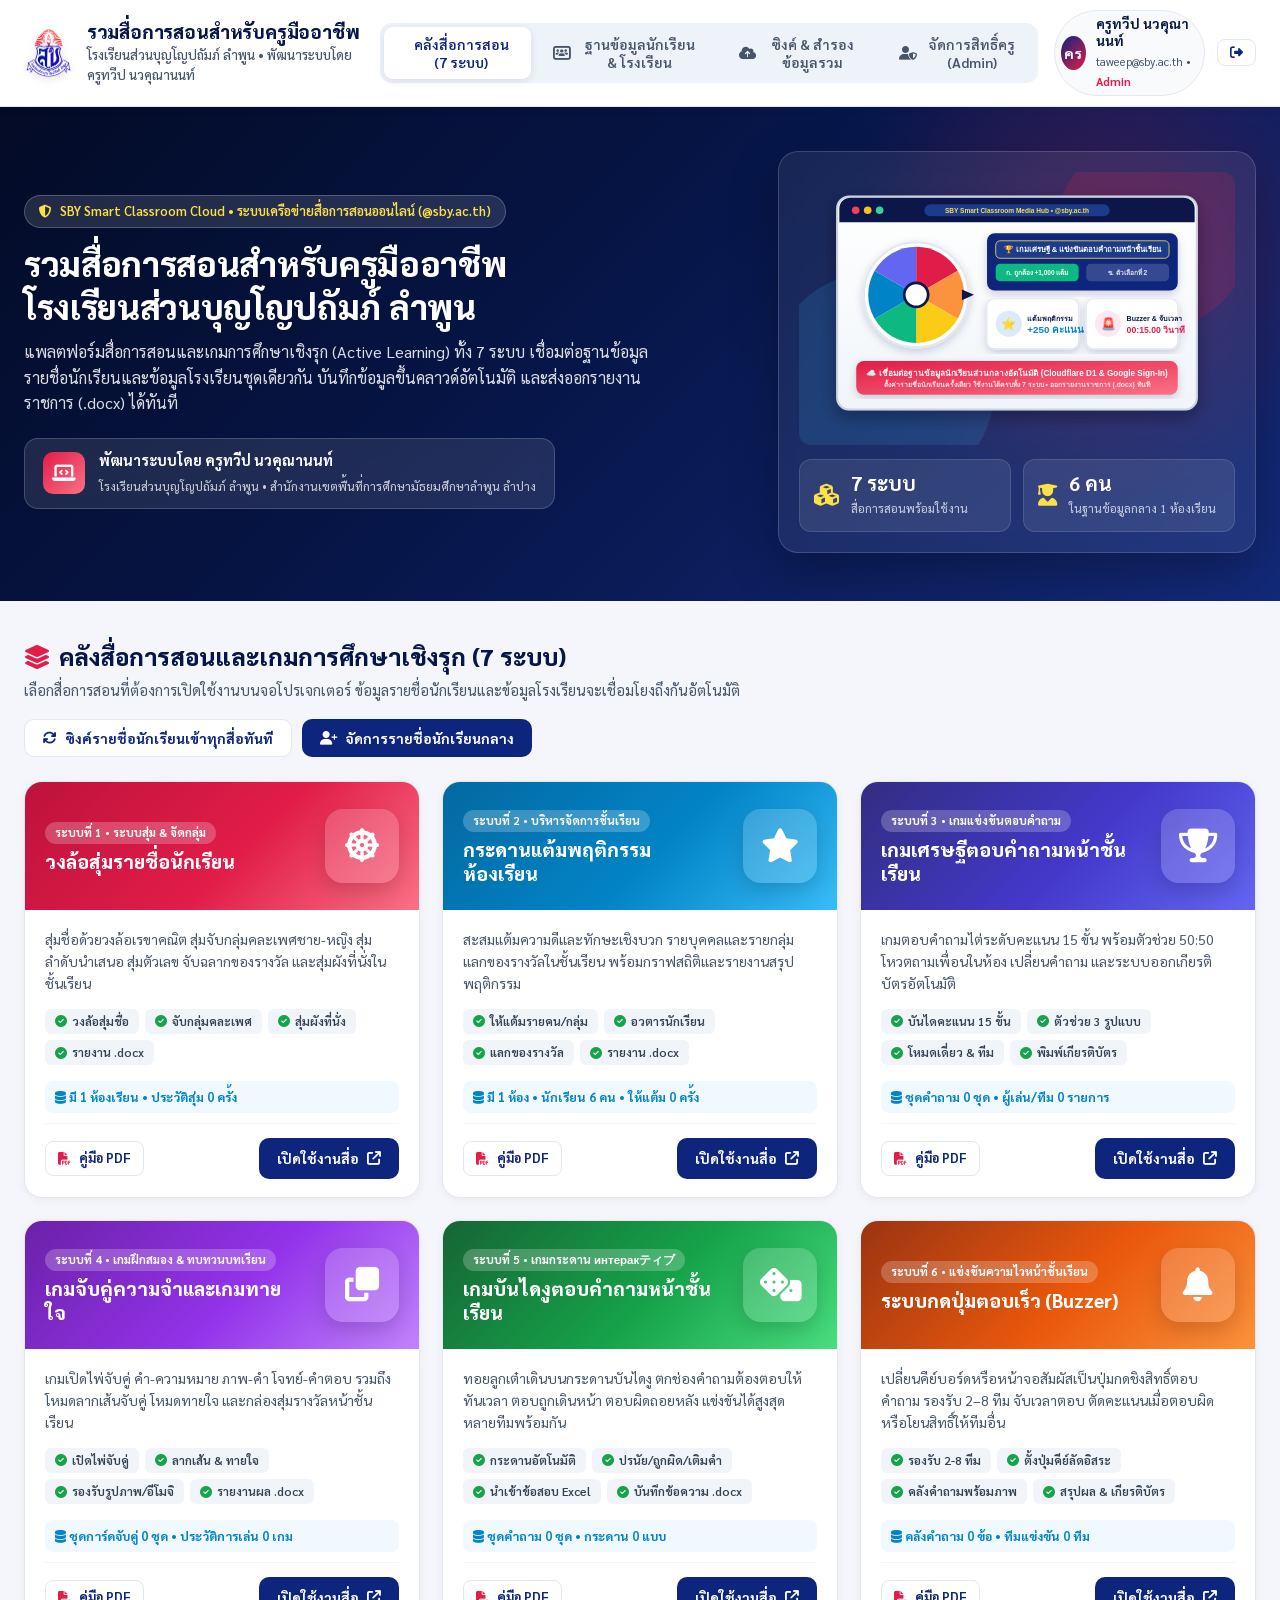
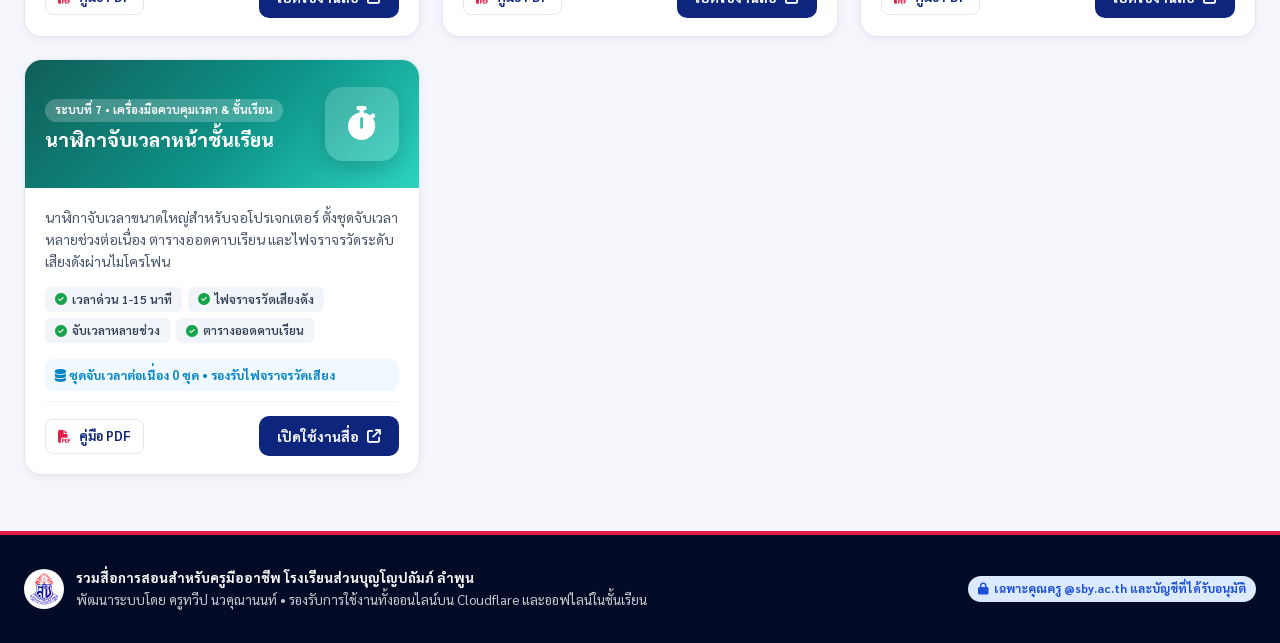
==== public/index.html @ 0a490e2b "Initial release: รวมสื่อการสอนสำหรับครูมืออาชีพ โรงเรียนส่วนบุญโญปถัมภ์ ลำพูน (7 ระบบ + Cloudflare P" ====
<!DOCTYPE html>
<html lang="th">
<head>
    <meta charset="UTF-8">
    <meta name="viewport" content="width=device-width, initial-scale=1.0">
    <meta name="theme-color" content="#07164a">
    <meta name="description" content="ศูนย์รวมสื่อการสอนสำหรับครูมืออาชีพ โรงเรียนส่วนบุญโญปถัมภ์ ลำพูน พัฒนาระบบโดย ครูทวีป นวคุณานนท์ เชื่อมต่อฐานข้อมูลนักเรียนออนไลน์และออกรายงานราชการอัตโนมัติ">
    <title>รวมสื่อการสอนสำหรับครูมืออาชีพ • โรงเรียนส่วนบุญโญปถัมภ์ ลำพูน</title>
    <link rel="icon" href="assets/img/school-logo.png">
    <link rel="stylesheet" href="assets/vendor/fontawesome/css/all.min.css">
    <link rel="stylesheet" href="assets/vendor/sweetalert2/sweetalert2.min.css">
    <link rel="stylesheet" href="portal/portal.css">
    <!-- Google Identity Services (สำหรับ Google Sign-In) -->
    <script src="https://accounts.google.com/gsi/client" async defer></script>
</head>
<body>

<!-- ==================== Top Navigation Header ==================== -->
<header class="sby-navbar">
    <div class="sby-container sby-nav-inner">
        <a href="#/apps" class="sby-brand" id="nav-brand-link">
            <img src="assets/img/school-logo.png" alt="ตราโรงเรียนส่วนบุญโญปถัมภ์ ลำพูน" class="sby-brand-logo">
            <div class="sby-brand-text">
                <h1>รวมสื่อการสอนสำหรับครูมืออาชีพ</h1>
                <p>โรงเรียนส่วนบุญโญปถัมภ์ ลำพูน • พัฒนาระบบโดย ครูทวีป นวคุณานนท์</p>
            </div>
        </a>

        <nav class="sby-nav-tabs" id="portal-nav-tabs" aria-label="เมนูหลัก">
            <button type="button" class="sby-tab-btn active" data-tab="apps" id="tab-btn-apps">
                <i class="fas fa-grid-2"></i><span>คลังสื่อการสอน (7 ระบบ)</span>
            </button>
            <button type="button" class="sby-tab-btn" data-tab="roster" id="tab-btn-roster">
                <i class="fas fa-users-rectangle"></i><span>ฐานข้อมูลนักเรียน &amp; โรงเรียน</span>
            </button>
            <button type="button" class="sby-tab-btn" data-tab="backup" id="tab-btn-backup">
                <i class="fas fa-cloud-arrow-up"></i><span>ซิงค์ &amp; สำรองข้อมูลรวม</span>
            </button>
            <button type="button" class="sby-tab-btn" data-tab="admin" id="tab-btn-admin">
                <i class="fas fa-user-shield"></i><span>จัดการสิทธิ์ครู (Admin)</span>
            </button>
        </nav>

        <div class="sby-user-box" id="nav-user-box"></div>
    </div>
</header>

<!-- ==================== Hero Section ==================== -->
<section class="sby-hero">
    <div class="sby-container sby-hero-grid">
        <div>
            <div class="sby-school-badge">
                <i class="fas fa-shield-halved"></i>
                <span>SBY Smart Classroom Cloud • ระบบเครือข่ายสื่อการสอนออนไลน์ (@sby.ac.th)</span>
            </div>
            <h2 class="sby-hero-title">รวมสื่อการสอนสำหรับครูมืออาชีพ<br>โรงเรียนส่วนบุญโญปถัมภ์ ลำพูน</h2>
            <p class="sby-hero-sub">
                แพลตฟอร์มสื่อการสอนและเกมการศึกษาเชิงรุก (Active Learning) ทั้ง 7 ระบบ เชื่อมต่อฐานข้อมูลรายชื่อนักเรียนและข้อมูลโรงเรียนชุดเดียวกัน บันทึกข้อมูลขึ้นคลาวด์อัตโนมัติ และส่งออกรายงานราชการ (.docx) ได้ทันที
            </p>
            <div class="sby-creator-card">
                <div class="sby-creator-icon"><i class="fas fa-laptop-code"></i></div>
                <div class="sby-creator-info">
                    <b>พัฒนาระบบโดย ครูทวีป นวคุณานนท์</b>
                    <span>โรงเรียนส่วนบุญโญปถัมภ์ ลำพูน • สำนักงานเขตพื้นที่การศึกษามัธยมศึกษาลำพูน ลำปาง</span>
                </div>
            </div>
        </div>

        <div class="sby-hero-visual">
            <img src="assets/img/hero-classroom.svg" alt="ระบบสื่อการสอนอัจฉริยะ โรงเรียนส่วนบุญโญปถัมภ์ ลำพูน" style="width:100%;height:auto;display:block;border-radius:12px;">
            <div class="sby-stats-grid">
                <div class="sby-stat-box">
                    <i class="fas fa-cubes"></i>
                    <div>
                        <b id="stat-total-apps">7 ระบบ</b>
                        <small>สื่อการสอนพร้อมใช้งาน</small>
                    </div>
                </div>
                <div class="sby-stat-box">
                    <i class="fas fa-user-graduate"></i>
                    <div>
                        <b id="stat-total-students">0 คน</b>
                        <small id="stat-total-classes">ในฐานข้อมูลกลาง 0 ห้อง</small>
                    </div>
                </div>
            </div>
        </div>
    </div>
</section>

<!-- ==================== Main Content Container ==================== -->
<main class="sby-section">
    <div class="sby-container" id="portal-main-view"></div>
</main>

<!-- ==================== Footer ==================== -->
<footer class="sby-footer">
    <div class="sby-container sby-footer-inner">
        <div style="display:flex;align-items:center;gap:12px;">
            <img src="assets/img/school-logo.png" alt="สบ." style="width:40px;height:40px;object-fit:contain;background:#fff;border-radius:50%;padding:3px;">
            <div>
                <b style="color:#fff;display:block;">รวมสื่อการสอนสำหรับครูมืออาชีพ โรงเรียนส่วนบุญโญปถัมภ์ ลำพูน</b>
                <span>พัฒนาระบบโดย ครูทวีป นวคุณานนท์ • รองรับการใช้งานทั้งออนไลน์บน Cloudflare และออฟไลน์ในชั้นเรียน</span>
            </div>
        </div>
        <div>
            <span class="sby-badge sby-badge-blue"><i class="fas fa-lock"></i> เฉพาะคุณครู @sby.ac.th และบัญชีที่ได้รับอนุมัติ</span>
        </div>
    </div>
</footer>

<script src="assets/vendor/sweetalert2/sweetalert2.min.js"></script>
<script src="assets/vendor/xlsx/xlsx.bundle.js"></script>
<script src="portal/portal.js"></script>
</body>
</html>
---- public/portal/portal.css ----
/* =====================================================================
   SBY Teacher Media Hub — Portal Design System
   รวมสื่อการสอนสำหรับครูมืออาชีพ โรงเรียนส่วนบุญโญปถัมภ์ ลำพูน
   พัฒนาระบบโดย ครูทวีป นวคุณานนท์
   ===================================================================== */

@font-face { font-family: 'Sarabun'; font-style: normal; font-weight: 300; font-display: swap; src: url('../assets/fonts/sarabun/Sarabun-Light.ttf') format('truetype'); }
@font-face { font-family: 'Sarabun'; font-style: normal; font-weight: 400; font-display: swap; src: url('../assets/fonts/sarabun/Sarabun-Regular.ttf') format('truetype'); }
@font-face { font-family: 'Sarabun'; font-style: normal; font-weight: 500; font-display: swap; src: url('../assets/fonts/sarabun/Sarabun-Medium.ttf') format('truetype'); }
@font-face { font-family: 'Sarabun'; font-style: normal; font-weight: 600; font-display: swap; src: url('../assets/fonts/sarabun/Sarabun-SemiBold.ttf') format('truetype'); }
@font-face { font-family: 'Sarabun'; font-style: normal; font-weight: 700; font-display: swap; src: url('../assets/fonts/sarabun/Sarabun-Bold.ttf') format('truetype'); }
@font-face { font-family: 'Sarabun'; font-style: normal; font-weight: 800; font-display: swap; src: url('../assets/fonts/sarabun/Sarabun-ExtraBold.ttf') format('truetype'); }

:root {
    --sby-navy-950: #030b26;
    --sby-navy-900: #07164a;
    --sby-navy-800: #0d257c;
    --sby-navy-700: #1535a8;
    --sby-navy-600: #1e40af;
    --sby-red-600: #e11d48;
    --sby-red-500: #f43f5e;
    --sby-gold-500: #f59e0b;
    --sby-gold-400: #fbbf24;
    --sby-bg: #f4f6fb;
    --sby-surface: #ffffff;
    --sby-text: #0f172a;
    --sby-muted: #475569;
    --sby-border: #e2e8f0;
    --sby-radius-lg: 18px;
    --sby-radius-md: 12px;
    --sby-shadow-sm: 0 2px 8px rgba(15, 23, 42, 0.05);
    --sby-shadow-md: 0 10px 28px rgba(7, 22, 74, 0.08);
    --sby-shadow-lg: 0 20px 44px rgba(7, 22, 74, 0.14);
}

* {
    box-sizing: border-box;
}

body {
    margin: 0;
    font-family: 'Sarabun', -apple-system, BlinkMacSystemFont, sans-serif;
    background: var(--sby-bg);
    color: var(--sby-text);
    line-height: 1.6;
    -webkit-font-smoothing: antialiased;
}

/* ---------- Top Navigation Header ---------- */
.sby-navbar {
    background: rgba(255, 255, 255, 0.94);
    backdrop-filter: blur(12px);
    border-bottom: 1px solid var(--sby-border);
    position: sticky;
    top: 0;
    z-index: 1000;
    padding: 10px 0;
    box-shadow: 0 2px 12px rgba(7, 22, 74, 0.04);
}

.sby-container {
    max-width: 1280px;
    margin: 0 auto;
    padding: 0 24px;
}

.sby-nav-inner {
    display: flex;
    align-items: center;
    justify-content: space-between;
    gap: 16px;
}

.sby-brand {
    display: flex;
    align-items: center;
    gap: 14px;
    text-decoration: none;
    color: var(--sby-text);
}

.sby-brand-logo {
    width: 52px;
    height: 52px;
    object-fit: contain;
    filter: drop-shadow(0 2px 4px rgba(0, 0, 0, 0.1));
}

.sby-brand-text h1 {
    font-size: 18.5px;
    font-weight: 800;
    margin: 0;
    color: var(--sby-navy-900);
    letter-spacing: -0.01em;
    line-height: 1.25;
}

.sby-brand-text p {
    margin: 2px 0 0;
    font-size: 13px;
    color: var(--sby-muted);
    font-weight: 500;
}

.sby-nav-tabs {
    display: flex;
    align-items: center;
    gap: 6px;
    background: #eef2f9;
    padding: 4px;
    border-radius: 12px;
}

.sby-tab-btn {
    border: none;
    background: transparent;
    color: var(--sby-muted);
    font-family: inherit;
    font-size: 14px;
    font-weight: 600;
    padding: 8px 16px;
    border-radius: 9px;
    cursor: pointer;
    display: inline-flex;
    align-items: center;
    gap: 8px;
    transition: all 0.18s ease;
}

.sby-tab-btn:hover {
    color: var(--sby-navy-800);
    background: rgba(255, 255, 255, 0.6);
}

.sby-tab-btn.active {
    background: #ffffff;
    color: var(--sby-navy-800);
    box-shadow: 0 2px 8px rgba(7, 22, 74, 0.09);
}

.sby-user-box {
    display: flex;
    align-items: center;
    gap: 12px;
}

.sby-user-chip {
    display: flex;
    align-items: center;
    gap: 10px;
    background: #f8fafc;
    border: 1px solid var(--sby-border);
    padding: 5px 12px 5px 6px;
    border-radius: 99px;
}

.sby-user-avatar {
    width: 34px;
    height: 34px;
    border-radius: 50%;
    background: linear-gradient(135deg, var(--sby-navy-800), var(--sby-red-600));
    color: #fff;
    display: flex;
    align-items: center;
    justify-content: center;
    font-weight: 700;
    font-size: 14px;
    object-fit: cover;
}

.sby-user-meta {
    line-height: 1.25;
}

.sby-user-meta b {
    display: block;
    font-size: 13.5px;
    color: var(--sby-navy-900);
}

.sby-user-meta small {
    font-size: 11.5px;
    color: var(--sby-muted);
}

/* ---------- Hero Banner ---------- */
.sby-hero {
    background: linear-gradient(135deg, var(--sby-navy-950) 0%, var(--sby-navy-900) 48%, #132a7a 100%);
    color: #ffffff;
    padding: 44px 0 48px;
    position: relative;
    overflow: hidden;
}

.sby-hero::before {
    content: '';
    position: absolute;
    top: -120px;
    right: -80px;
    width: 520px;
    height: 520px;
    background: radial-gradient(circle, rgba(225, 29, 72, 0.24) 0%, rgba(225, 29, 72, 0) 70%);
    pointer-events: none;
}

.sby-hero-grid {
    display: grid;
    grid-template-columns: 1.2fr 0.8fr;
    gap: 36px;
    align-items: center;
    position: relative;
    z-index: 1;
}

.sby-school-badge {
    display: inline-flex;
    align-items: center;
    gap: 8px;
    background: rgba(255, 255, 255, 0.12);
    border: 1px solid rgba(255, 255, 255, 0.22);
    padding: 5px 14px;
    border-radius: 99px;
    font-size: 13px;
    font-weight: 600;
    color: #fde047;
    margin-bottom: 14px;
}

.sby-hero-title {
    font-size: 34px;
    font-weight: 800;
    margin: 0 0 12px;
    line-height: 1.25;
    letter-spacing: -0.01em;
}

.sby-hero-sub {
    font-size: 16px;
    color: rgba(255, 255, 255, 0.86);
    margin: 0 0 22px;
    max-width: 640px;
}

.sby-creator-card {
    display: inline-flex;
    align-items: center;
    gap: 14px;
    background: rgba(255, 255, 255, 0.1);
    border: 1px solid rgba(255, 255, 255, 0.18);
    padding: 10px 18px;
    border-radius: 14px;
    backdrop-filter: blur(8px);
}

.sby-creator-icon {
    width: 42px;
    height: 42px;
    border-radius: 10px;
    background: linear-gradient(135deg, var(--sby-red-600), #fb7185);
    display: flex;
    align-items: center;
    justify-content: center;
    font-size: 19px;
    color: #fff;
    flex-shrink: 0;
}

.sby-creator-info b {
    display: block;
    font-size: 14.5px;
    color: #ffffff;
}

.sby-creator-info span {
    font-size: 12.5px;
    color: rgba(255, 255, 255, 0.78);
}

.sby-hero-visual {
    background: rgba(255, 255, 255, 0.07);
    border: 1px solid rgba(255, 255, 255, 0.16);
    border-radius: 20px;
    padding: 20px;
    backdrop-filter: blur(10px);
    box-shadow: 0 20px 50px rgba(0, 0, 0, 0.28);
}

.sby-stats-grid {
    display: grid;
    grid-template-columns: repeat(2, 1fr);
    gap: 12px;
    margin-top: 14px;
}

.sby-stat-box {
    background: rgba(255, 255, 255, 0.09);
    border: 1px solid rgba(255, 255, 255, 0.12);
    border-radius: 12px;
    padding: 12px 14px;
    display: flex;
    align-items: center;
    gap: 12px;
}

.sby-stat-box i {
    font-size: 22px;
    color: #fde047;
}

.sby-stat-box b {
    display: block;
    font-size: 20px;
    line-height: 1.1;
}

.sby-stat-box small {
    font-size: 12px;
    color: rgba(255, 255, 255, 0.75);
}

/* ---------- Media Cards Grid (7 Systems) ---------- */
.sby-section {
    padding: 36px 0 56px;
}

.sby-section-header {
    display: flex;
    align-items: flex-end;
    justify-content: space-between;
    gap: 16px;
    margin-bottom: 24px;
    flex-wrap: wrap;
}

.sby-section-title h2 {
    font-size: 24px;
    font-weight: 800;
    color: var(--sby-navy-900);
    margin: 0 0 4px;
}

.sby-section-title p {
    margin: 0;
    color: var(--sby-muted);
    font-size: 14.5px;
}

.sby-apps-grid {
    display: grid;
    grid-template-columns: repeat(auto-fill, minmax(360px, 1fr));
    gap: 22px;
}

.sby-app-card {
    background: var(--sby-surface);
    border-radius: var(--sby-radius-lg);
    border: 1px solid var(--sby-border);
    box-shadow: var(--sby-shadow-sm);
    display: flex;
    flex-direction: column;
    overflow: hidden;
    transition: transform 0.22s ease, box-shadow 0.22s ease;
    position: relative;
}

.sby-app-card:hover {
    transform: translateY(-5px);
    box-shadow: var(--sby-shadow-lg);
}

.sby-app-banner {
    height: 128px;
    padding: 18px 20px;
    color: #fff;
    display: flex;
    align-items: center;
    justify-content: space-between;
    position: relative;
    overflow: hidden;
}

.sby-app-banner-info {
    position: relative;
    z-index: 1;
    max-width: 72%;
}

.sby-app-tag {
    display: inline-block;
    background: rgba(255, 255, 255, 0.22);
    padding: 2px 10px;
    border-radius: 99px;
    font-size: 11.5px;
    font-weight: 700;
    margin-bottom: 6px;
}

.sby-app-banner h3 {
    margin: 0;
    font-size: 19px;
    font-weight: 800;
    line-height: 1.25;
}

.sby-app-art {
    width: 74px;
    height: 74px;
    border-radius: 18px;
    background: rgba(255, 255, 255, 0.18);
    backdrop-filter: blur(6px);
    display: flex;
    align-items: center;
    justify-content: center;
    font-size: 34px;
    color: #fff;
    box-shadow: 0 8px 20px rgba(0, 0, 0, 0.15);
    position: relative;
    z-index: 1;
}

.sby-app-body {
    padding: 18px 20px;
    flex: 1;
    display: flex;
    flex-direction: column;
    justify-content: space-between;
}

.sby-app-desc {
    font-size: 14px;
    color: var(--sby-muted);
    margin: 0 0 14px;
}

.sby-app-features {
    display: flex;
    flex-wrap: wrap;
    gap: 6px;
    margin-bottom: 16px;
}

.sby-feat-pill {
    background: #f1f5f9;
    color: #334155;
    font-size: 12px;
    font-weight: 600;
    padding: 3px 10px;
    border-radius: 6px;
    display: inline-flex;
    align-items: center;
    gap: 5px;
}

.sby-app-foot {
    display: flex;
    align-items: center;
    justify-content: space-between;
    gap: 10px;
    padding-top: 14px;
    border-top: 1px solid #f1f5f9;
}

.sby-app-status {
    font-size: 12.5px;
    color: var(--sby-muted);
    display: flex;
    align-items: center;
    gap: 6px;
    font-weight: 600;
}

.sby-btn {
    display: inline-flex;
    align-items: center;
    justify-content: center;
    gap: 8px;
    font-family: inherit;
    font-size: 14px;
    font-weight: 700;
    padding: 9px 18px;
    border-radius: 10px;
    border: none;
    cursor: pointer;
    text-decoration: none;
    transition: all 0.18s ease;
}

.sby-btn-primary {
    background: var(--sby-navy-800);
    color: #ffffff;
}

.sby-btn-primary:hover {
    background: var(--sby-navy-700);
    transform: translateY(-1px);
    box-shadow: 0 4px 12px rgba(13, 37, 124, 0.25);
}

.sby-btn-crimson {
    background: var(--sby-red-600);
    color: #ffffff;
}

.sby-btn-crimson:hover {
    background: #be123c;
}

.sby-btn-outline {
    background: #ffffff;
    color: var(--sby-navy-800);
    border: 1px solid var(--sby-border);
}

.sby-btn-outline:hover {
    background: #f8fafc;
    border-color: #cbd5e1;
}

.sby-btn-sm {
    padding: 6px 12px;
    font-size: 13px;
    border-radius: 8px;
}

/* ---------- Panels & Tables (Roster / Admin) ---------- */
.sby-panel {
    background: var(--sby-surface);
    border-radius: var(--sby-radius-lg);
    border: 1px solid var(--sby-border);
    box-shadow: var(--sby-shadow-sm);
    padding: 24px;
    margin-bottom: 24px;
}

.sby-panel-head {
    display: flex;
    align-items: center;
    justify-content: space-between;
    gap: 16px;
    margin-bottom: 20px;
    padding-bottom: 14px;
    border-bottom: 1px solid var(--sby-border);
    flex-wrap: wrap;
}

.sby-panel-head h3 {
    margin: 0;
    font-size: 18px;
    font-weight: 800;
    color: var(--sby-navy-900);
    display: flex;
    align-items: center;
    gap: 10px;
}

.sby-form-grid {
    display: grid;
    grid-template-columns: repeat(auto-fit, minmax(240px, 1fr));
    gap: 16px;
}

.sby-field label {
    display: block;
    font-size: 13px;
    font-weight: 700;
    color: #334155;
    margin-bottom: 6px;
}

.sby-field input,
.sby-field select,
.sby-field textarea {
    width: 100%;
    font-family: inherit;
    font-size: 14px;
    padding: 9px 12px;
    border: 1px solid #cbd5e1;
    border-radius: 9px;
    background: #fff;
    color: var(--sby-text);
    transition: border-color 0.15s ease;
}

.sby-field input:focus,
.sby-field select:focus,
.sby-field textarea:focus {
    outline: none;
    border-color: var(--sby-navy-700);
    box-shadow: 0 0 0 3px rgba(21, 53, 168, 0.12);
}

.sby-table-wrap {
    overflow-x: auto;
}

.sby-table {
    width: 100%;
    border-collapse: collapse;
    font-size: 14px;
}

.sby-table th {
    text-align: left;
    background: #f8fafc;
    color: #475569;
    font-weight: 700;
    padding: 11px 14px;
    border-bottom: 2px solid var(--sby-border);
    white-space: nowrap;
}

.sby-table td {
    padding: 11px 14px;
    border-bottom: 1px solid #f1f5f9;
    vertical-align: middle;
}

.sby-badge {
    display: inline-flex;
    align-items: center;
    gap: 5px;
    padding: 3px 10px;
    border-radius: 99px;
    font-size: 12px;
    font-weight: 700;
}

.sby-badge-green { background: #dcfce7; color: #15803d; }
.sby-badge-blue { background: #dbeafe; color: #1d4ed8; }
.sby-badge-amber { background: #fef3c7; color: #b45309; }
.sby-badge-red { background: #ffe4e6; color: #be123c; }

/* ---------- Login Modal / Gate ---------- */
.sby-login-gate {
    max-width: 540px;
    margin: 40px auto;
    background: #ffffff;
    border-radius: 22px;
    border: 1px solid var(--sby-border);
    box-shadow: var(--sby-shadow-lg);
    padding: 36px 32px;
    text-align: center;
}

.sby-login-gate img {
    width: 92px;
    height: 92px;
    object-fit: contain;
    margin-bottom: 14px;
}

.sby-policy-box {
    background: #f8fafc;
    border: 1px solid #e2e8f0;
    border-radius: 12px;
    padding: 14px 16px;
    text-align: left;
    font-size: 13px;
    color: #334155;
    margin: 18px 0;
}

.sby-policy-box ul {
    margin: 6px 0 0;
    padding-left: 20px;
}

/* ---------- Footer ---------- */
.sby-footer {
    background: var(--sby-navy-950);
    color: rgba(255, 255, 255, 0.78);
    padding: 32px 0;
    font-size: 13.5px;
    border-top: 4px solid var(--sby-red-600);
}

.sby-footer-inner {
    display: flex;
    align-items: center;
    justify-content: space-between;
    gap: 20px;
    flex-wrap: wrap;
}

@media (max-width: 960px) {
    .sby-hero-grid {
        grid-template-columns: 1fr;
    }
    .sby-nav-inner {
        flex-wrap: wrap;
    }
}
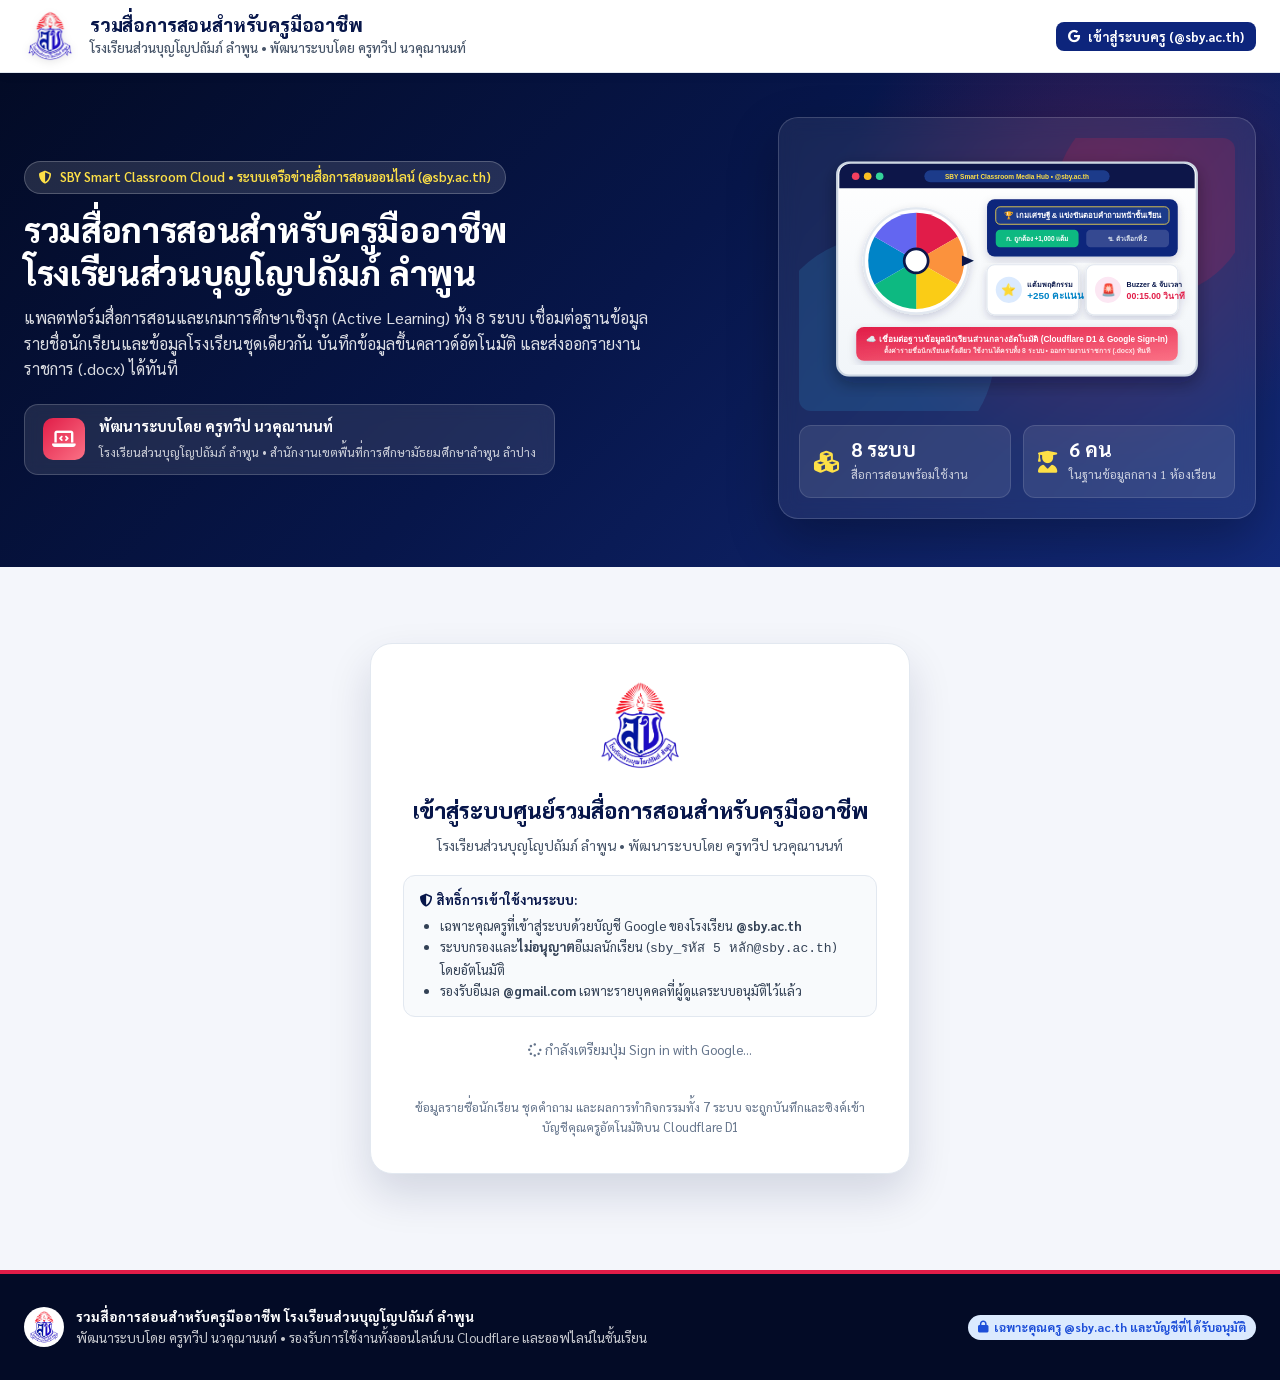
==== commit 95b909fb: "Add Bingo Vocabulary & Auto Card Generator app (vs-bingo-maker) as 8th media system" ====
--- a/public/index.html
+++ b/public/index.html
@@ -28,7 +28,7 @@
 
         <nav class="sby-nav-tabs" id="portal-nav-tabs" aria-label="เมนูหลัก">
             <button type="button" class="sby-tab-btn active" data-tab="apps" id="tab-btn-apps">
-                <i class="fas fa-grid-2"></i><span>คลังสื่อการสอน (7 ระบบ)</span>
+                <i class="fas fa-grid-2"></i><span>คลังสื่อการสอน (8 ระบบ)</span>
             </button>
             <button type="button" class="sby-tab-btn" data-tab="roster" id="tab-btn-roster">
                 <i class="fas fa-users-rectangle"></i><span>ฐานข้อมูลนักเรียน &amp; โรงเรียน</span>
@@ -55,7 +55,7 @@
             </div>
             <h2 class="sby-hero-title">รวมสื่อการสอนสำหรับครูมืออาชีพ<br>โรงเรียนส่วนบุญโญปถัมภ์ ลำพูน</h2>
             <p class="sby-hero-sub">
-                แพลตฟอร์มสื่อการสอนและเกมการศึกษาเชิงรุก (Active Learning) ทั้ง 7 ระบบ เชื่อมต่อฐานข้อมูลรายชื่อนักเรียนและข้อมูลโรงเรียนชุดเดียวกัน บันทึกข้อมูลขึ้นคลาวด์อัตโนมัติ และส่งออกรายงานราชการ (.docx) ได้ทันที
+                แพลตฟอร์มสื่อการสอนและเกมการศึกษาเชิงรุก (Active Learning) ทั้ง 8 ระบบ เชื่อมต่อฐานข้อมูลรายชื่อนักเรียนและข้อมูลโรงเรียนชุดเดียวกัน บันทึกข้อมูลขึ้นคลาวด์อัตโนมัติ และส่งออกรายงานราชการ (.docx) ได้ทันที
             </p>
             <div class="sby-creator-card">
                 <div class="sby-creator-icon"><i class="fas fa-laptop-code"></i></div>
@@ -72,7 +72,7 @@
                 <div class="sby-stat-box">
                     <i class="fas fa-cubes"></i>
                     <div>
-                        <b id="stat-total-apps">7 ระบบ</b>
+                        <b id="stat-total-apps">8 ระบบ</b>
                         <small>สื่อการสอนพร้อมใช้งาน</small>
                     </div>
                 </div>
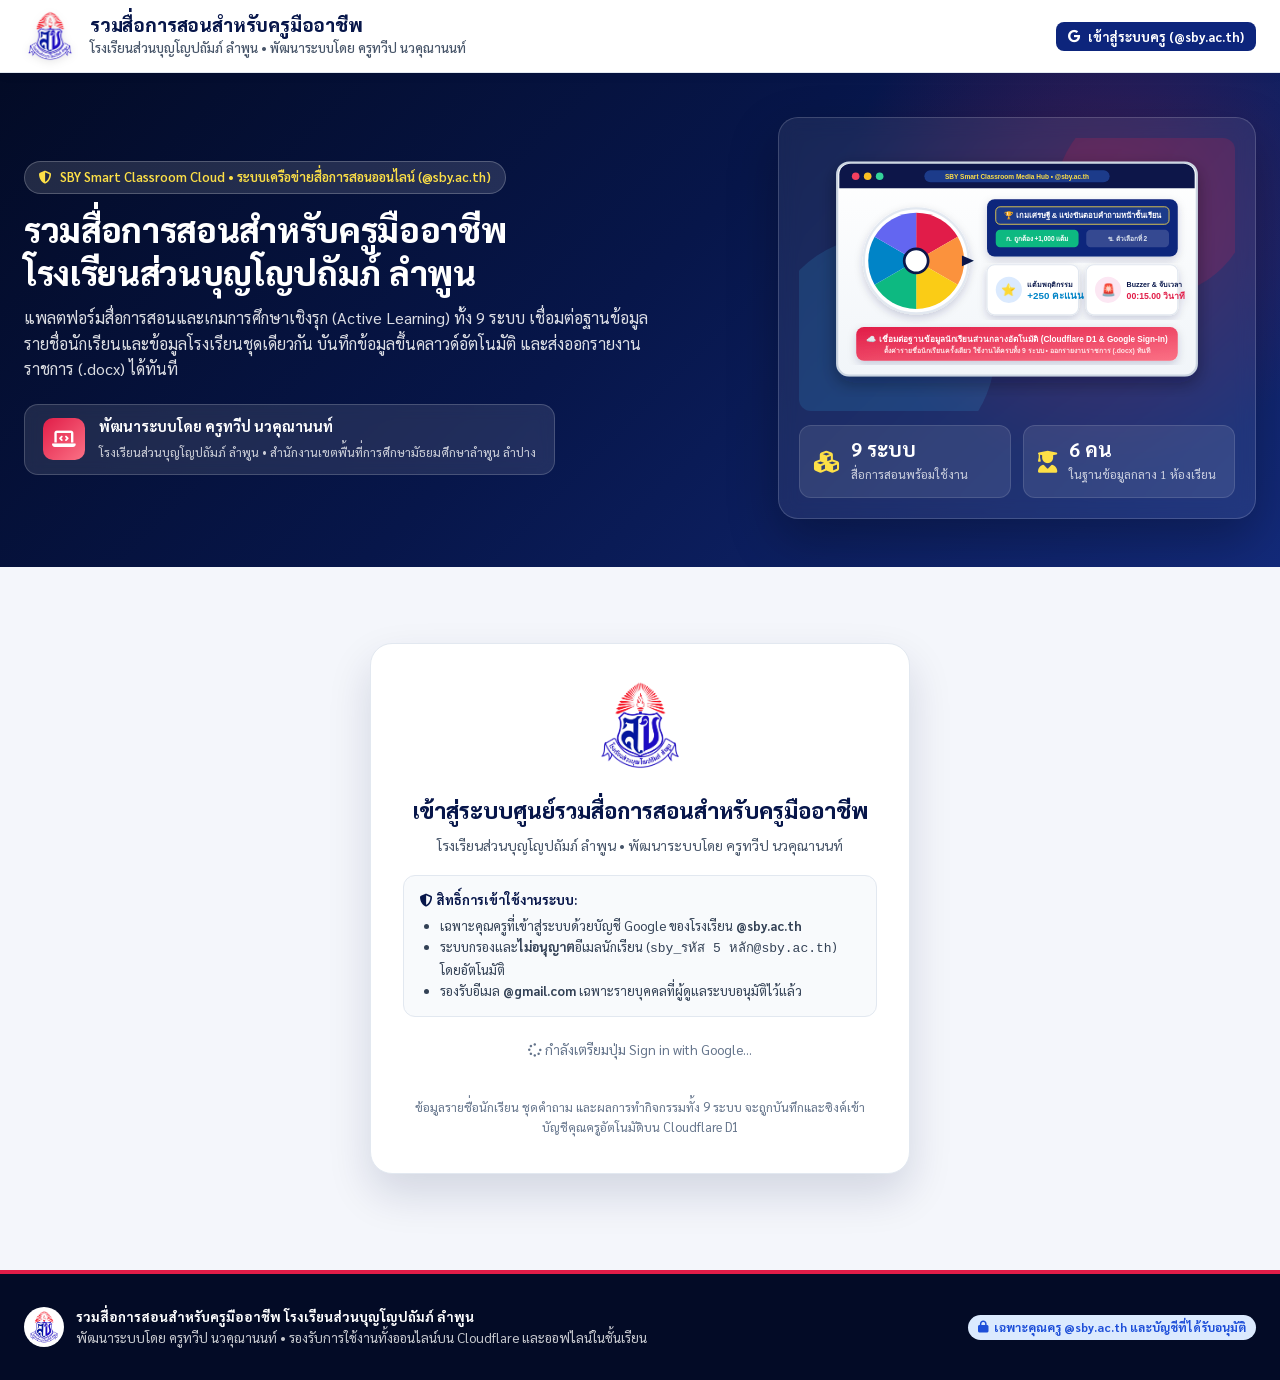
==== commit 75ed491c: "Add Team Quiz Competition app (vs-team-quiz) as 9th media system" ====
--- a/public/index.html
+++ b/public/index.html
@@ -28,7 +28,7 @@
 
         <nav class="sby-nav-tabs" id="portal-nav-tabs" aria-label="เมนูหลัก">
             <button type="button" class="sby-tab-btn active" data-tab="apps" id="tab-btn-apps">
-                <i class="fas fa-grid-2"></i><span>คลังสื่อการสอน (8 ระบบ)</span>
+                <i class="fas fa-grid-2"></i><span>คลังสื่อการสอน (9 ระบบ)</span>
             </button>
             <button type="button" class="sby-tab-btn" data-tab="roster" id="tab-btn-roster">
                 <i class="fas fa-users-rectangle"></i><span>ฐานข้อมูลนักเรียน &amp; โรงเรียน</span>
@@ -55,7 +55,7 @@
             </div>
             <h2 class="sby-hero-title">รวมสื่อการสอนสำหรับครูมืออาชีพ<br>โรงเรียนส่วนบุญโญปถัมภ์ ลำพูน</h2>
             <p class="sby-hero-sub">
-                แพลตฟอร์มสื่อการสอนและเกมการศึกษาเชิงรุก (Active Learning) ทั้ง 8 ระบบ เชื่อมต่อฐานข้อมูลรายชื่อนักเรียนและข้อมูลโรงเรียนชุดเดียวกัน บันทึกข้อมูลขึ้นคลาวด์อัตโนมัติ และส่งออกรายงานราชการ (.docx) ได้ทันที
+                แพลตฟอร์มสื่อการสอนและเกมการศึกษาเชิงรุก (Active Learning) ทั้ง 9 ระบบ เชื่อมต่อฐานข้อมูลรายชื่อนักเรียนและข้อมูลโรงเรียนชุดเดียวกัน บันทึกข้อมูลขึ้นคลาวด์อัตโนมัติ และส่งออกรายงานราชการ (.docx) ได้ทันที
             </p>
             <div class="sby-creator-card">
                 <div class="sby-creator-icon"><i class="fas fa-laptop-code"></i></div>
@@ -72,7 +72,7 @@
                 <div class="sby-stat-box">
                     <i class="fas fa-cubes"></i>
                     <div>
-                        <b id="stat-total-apps">8 ระบบ</b>
+                        <b id="stat-total-apps">9 ระบบ</b>
                         <small>สื่อการสอนพร้อมใช้งาน</small>
                     </div>
                 </div>
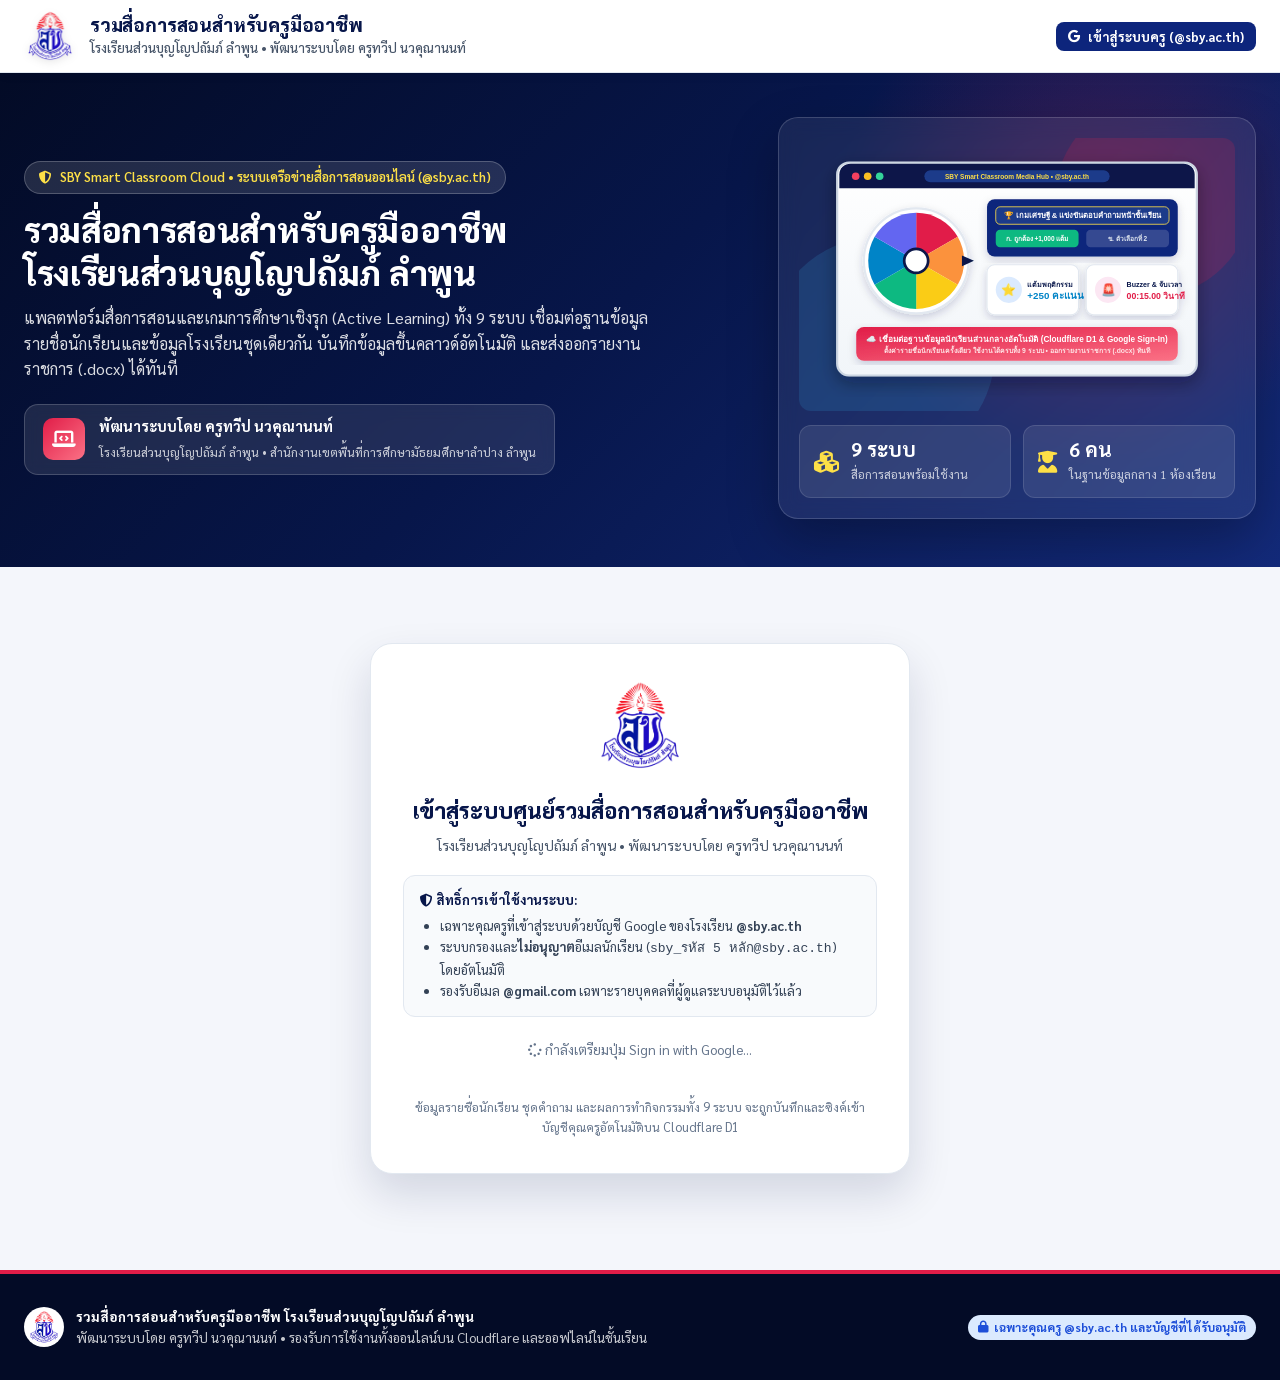
==== commit ed2975cf: "Fix agency name to สำนักงานเขตพื้นที่การศึกษามัธยมศึกษาลำปาง ลำพูน" ====
--- a/public/index.html
+++ b/public/index.html
@@ -61,7 +61,7 @@
                 <div class="sby-creator-icon"><i class="fas fa-laptop-code"></i></div>
                 <div class="sby-creator-info">
                     <b>พัฒนาระบบโดย ครูทวีป นวคุณานนท์</b>
-                    <span>โรงเรียนส่วนบุญโญปถัมภ์ ลำพูน • สำนักงานเขตพื้นที่การศึกษามัธยมศึกษาลำพูน ลำปาง</span>
+                    <span>โรงเรียนส่วนบุญโญปถัมภ์ ลำพูน • สำนักงานเขตพื้นที่การศึกษามัธยมศึกษาลำปาง ลำพูน</span>
                 </div>
             </div>
         </div>
